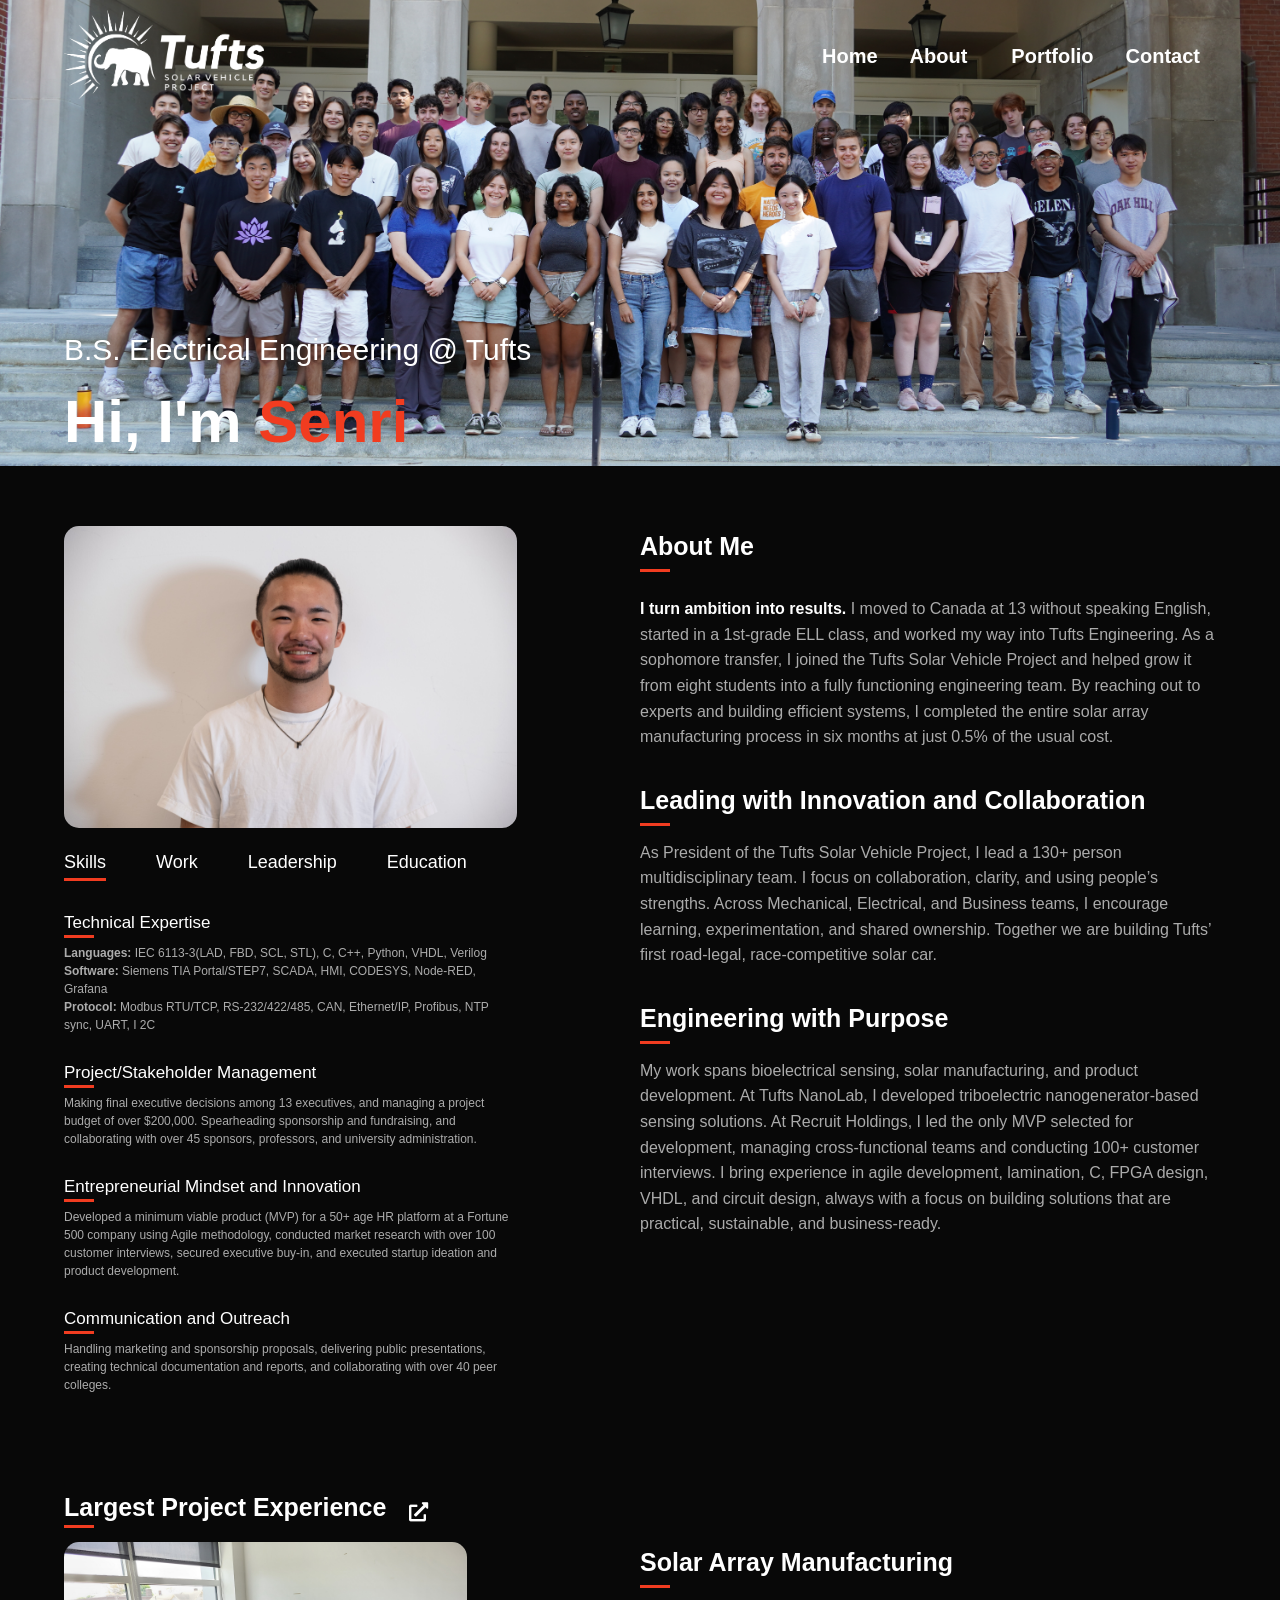
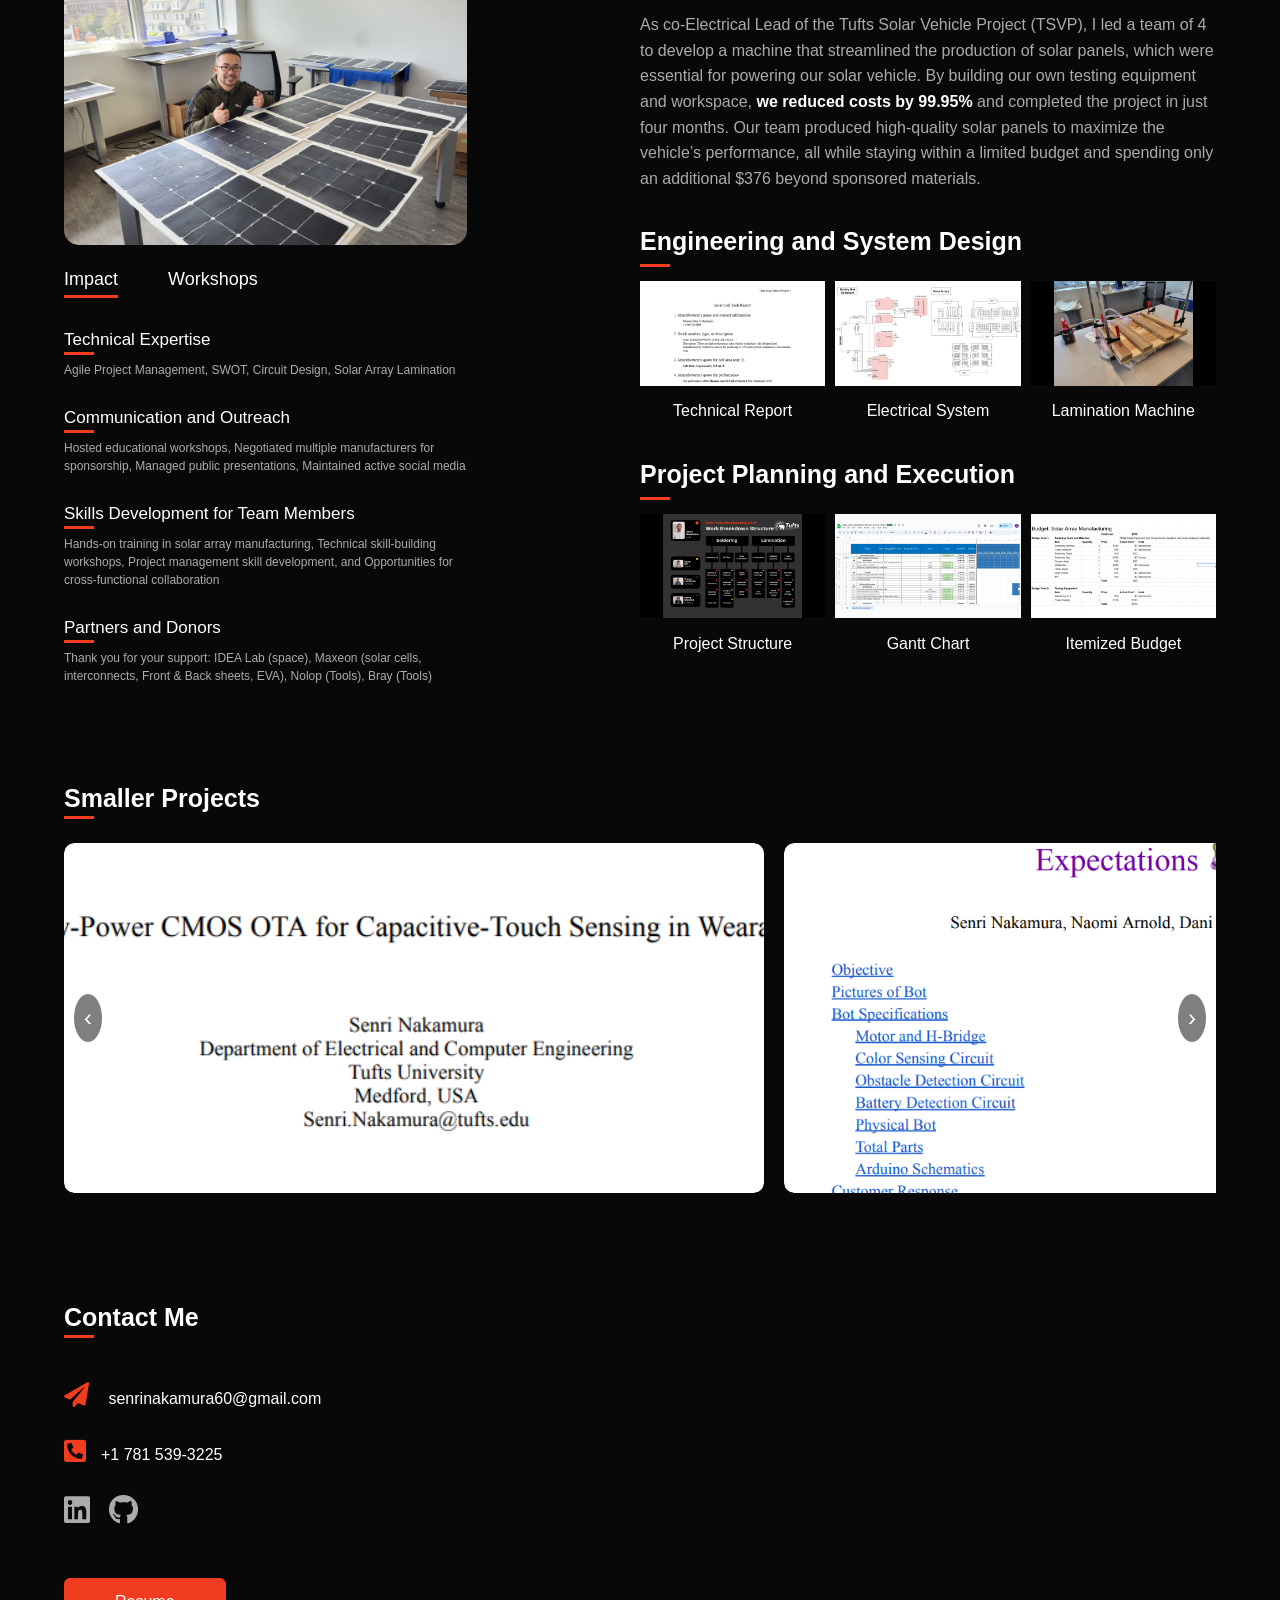
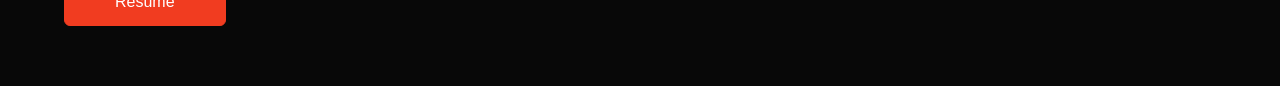
==== index.html @ c68d8cc3 "resume modified ver2" ====
<!DOCTYPE html>
<html lang="en">
<head>
    <meta charset="UTF-8">
    <meta http-equiv="X-UA-Compatible" content="IE=edge">
    <meta name="viewport" content="width=device-width, initial-scale=1.0">
    <title>Senri Nakamura</title>
    <link rel="stylesheet" href="style.css">
    <link rel="stylesheet"
        href="https://cdnjs.cloudflare.com/ajax/libs/font-awesome/5.11.2/css/all.css" integrity="sha256-46qynGAkLSFpVbEBog43gvNhfrOj+BmwXdxFgVK/Kvc=" crossorigin="anonymous" /> 
    <link rel="apple-touch-icon" sizes="180x180" href="images/apple-touch-icon.png">
	<link rel="icon" type="image/png" sizes="32x32" href="images/favicon-32x32.png">
	<link rel="icon" type="image/png" sizes="16x16" href="images/favicon-16x16.png">
	<link rel="manifest" href="images/site.webmanifest">
</head>
<body>
<div id="header">
    <div class="container">
        <nav>
            <a href="https://sites.tufts.edu/solarvp/" target="_blank">
            <img src="images/transparent.png" class="logo">
            </a>
            <ul id="sidemenu">
                <div id="top-part">
                <li><i class="fas fa-times" onclick="closemenu()"></i></li>
                </div>
                <li><a href="#header"><b>Home</b></a></li>
                <li class="dropdown">
                    <a href="#about" onclick="toggleDropdown()"><b>About</b></a>
                    <ul class="dropdown-content">
                        <li><a href="images/Resume_v2.pdf" target="_blank"><b>Resume</b></a></li>
                    </ul>
                </li>
                <li><a href="images/Resume_v2.pdf" target="_blank" id ="resume_phone"><b>Resume</b></a></li>
                <li class="dropdown">
                    <a href="#Project"  onclick="toggleDropdown()"><b>Portfolio</b></a>
                    <ul class="dropdown-content">
                        <li><a href="lamination.html"><b>Solar Array</b></a></li>
                    </ul>
                </li>
                <li><a href="#contact" id="bottom"><b>Contact</b></a></li>
            </ul>
            <i class="fas fa-bars" onclick="openmenu()"></i>
        </nav>
        <div class="header-text">
            <p>B.S. Electrical Engineering @ Tufts</p>
            <h1>Hi, I'm <span>Senri</span></h1>
        </div>
    </div>
</div>
<!-- -----------about---------- -->
<div id="about">
    <div class="container">
        <div class="row">
            <div class="about-col-1">
                <img src="images/My_Face.jpg">
                <div class="tab-titles">
                    <p class="tab-links active-link-about" onclick="opentabAbout('skills')">Skills</p>
                    <p class="tab-links" onclick="opentabAbout('work experience')">Work</p>
                    <p class="tab-links" onclick="opentabAbout('leadership experience')">Leadership</p>
                    <p class="tab-links" onclick="opentabAbout('education')">Education</p>
                </div>
                <div class="tab-contents active-tab-about" id="skills">
                    <ul>
                        <li> <span class="company">Technical Expertise</span><span class="skills"><br><strong>Languages:</strong> IEC 6113-3(LAD, FBD, SCL, STL), C, C++, Python, VHDL, Verilog
                        <br><strong>Software:</strong> Siemens TIA Portal/STEP7, SCADA, HMI, CODESYS, Node-RED, Grafana
                        <br><strong>Protocol:</strong> Modbus RTU/TCP, RS-232/422/485, CAN, Ethernet/IP, Profibus, NTP sync, UART, I
                        2C</span></li>

                        <li> <span class="company">Project/Stakeholder Management</span><span class="skills"><br>Making final executive decisions among 13 executives, and managing a project budget of over $200,000. Spearheading sponsorship and fundraising, and collaborating with over 45 sponsors, professors, and university administration.</span></li>
                        
                        <li> <span class="company">Entrepreneurial Mindset and Innovation</span><span class="skills"><br>Developed a minimum viable product (MVP) for a 50+ age HR platform at a Fortune 500 company using Agile methodology, conducted market research with over 100 customer interviews, secured executive buy-in, and executed startup ideation and product development.</span></li>
                        
                        <li> <span class="company">Communication and Outreach</span><span class="skills"><br>Handling marketing and sponsorship proposals, delivering public presentations, creating technical documentation and reports, and collaborating with over 40 peer colleges.</span></li>
                    </ul>
                </div> 
                <div class="tab-contents" id="work experience">
                    <ul>
                        <li>
                            <a href="https://www.istellartech.com/en" target="_blank"><span class="company">Interstellar Technologies Inc.</span></a> <span class="location">Tokyo, JPN</span><br>
                            <em>Automation Engineer Intern</em> <span class="dates">June 2025 – Aug 2025</span><br><em>Avionics Engineer Intern</em> <span class="dates">June 2025 – Aug 2025</span>
                        </li>
                        <li>
                            <a href="https://www.eco-pork.com/" target="_blank"><span class="company">Eco-Pork Inc.</span></a> <span class="location">Tokyo, JPN</span><br>
                            <em>Data (Contract)</em> <span class="dates">May 2025 – July 2025</span>
                        </li>
                        <li>
                            <span class="company">Tufts University</span> <span class="location">Medford, MA</span><br>
                            <em>Engineering Ambassador</em> <span class="dates">Apr 2025 – Present</span><br><em>Residential Assistant</em> <span class="dates">Aug 2024 – Present</span>
                        </li>
                        <li>
                            <a href="https://recruit-holdings.com/en/" target="_blank"><span class="company">Recruit Holdings Co., Ltd.</span></a> <span class="location">Tokyo, JPN</span><br>
                            <em>Product Manager Intern</em> <span class="dates">Jul 2024 – Aug 2024</span>
                        </li>
                        <li>
                            <a href="https://www.nanolab.info/" target="_blank"><span class="company">Sonkusale Research Lab (Formerly Nanolab)</span></a> <span class="location">Medford, MA</span><br>
                            <em>Undergraduate Research Assistant</em> <span class="dates">Apr 2023 – Sep 2023</span>
                        </li>
                    </ul>
                </div>
                <div class="tab-contents" id="leadership experience">
                    <ul>
                        <li>
                            <span class="company">Tufts Solar Vehicle Project (TSVP)</span> <span class="location">Medford, MA</span><br><em>Senior Advisor</em><span class="dates">Aug 2025 – Present</span><br>
                            <em>President</em> <span class="dates">Aug 2024 – Aug 2025</span><br><em>Electrical Co-Lead, Founding Member (1 of 6)</em> <span class="dates">Sep 2023 – Aug 2024</span>
                        </li>
                    </ul>
                </div>
                <div class="tab-contents" id="education">
                    <ul>
                        <li><span class="company">Tufts University</span><span class="position"><br>Senior majoring in Electrical Engineering<br>Dean's List all semesters</span><span class="dates">(Sep 2022 - May 2026)</span></li>
                        
                        <li><span class="company">Point Grey Secondary School</span><span class="position"><br>High School Diploma<br>Grade: 96%</span><span class="dates">(Jan 2018 - June 2022)</span></li>
                    </ul>
                </div>
            </div>
            <div class="about-col-2">
            <h1 class="sub-title-about" id="about-me">About Me</h1>
            <p>
                <span class="killer"><b>I turn ambition into results.</b></span> 
                I moved to Canada at 13 without speaking English, started in a 1st-grade ELL class, and worked my way into Tufts Engineering. As a sophomore transfer, I joined the Tufts Solar Vehicle Project and helped grow it from eight students into a fully functioning engineering team. By reaching out to experts and building efficient systems, I completed the entire solar array manufacturing process in six months at just 0.5% of the usual cost.
            </p>

            <h1 class="sub-title">Leading with Innovation and Collaboration</h1>
            <p>
                As President of the Tufts Solar Vehicle Project, I lead a 130+ person multidisciplinary team. I focus on collaboration, clarity, and using people’s strengths. Across Mechanical, Electrical, and Business teams, I encourage learning, experimentation, and shared ownership. Together we are building Tufts’ first road-legal, race-competitive solar car.
            </p>

            <h1 class="sub-title">Engineering with Purpose</h1>
            <p>
                My work spans bioelectrical sensing, solar manufacturing, and product development. At Tufts NanoLab, I developed triboelectric nanogenerator-based sensing solutions. At Recruit Holdings, I led the only MVP selected for development, managing cross-functional teams and conducting 100+ customer interviews. I bring experience in agile development, lamination, C, FPGA design, VHDL, and circuit design, always with a focus on building solutions that are practical, sustainable, and business-ready.
            </p>
            </div>

        </div>
    </div>
</div>
<!-- Biggest Project -->
<div id="Project">
    <div class="container">
        <div id="title_proj">
            <h1 class="sub-title">Largest Project Experience</h1> 
            <a href="lamination.html">
            <i class="fas fa-external-link-alt"></i></a>
        </div>
        <div class="row">
            <div class="about-col-1">
                <img src="images/solar_panel_complete.jpg">
                <div class="tab-titles">
                    <p class="tab-links active-link-project" onclick="opentabProject('impact')">Impact</p>
                    <p class="tab-links" onclick="opentabProject('Workshops')">Workshops</p>
                </div>
                <div class="tab-content active-tab-project" id="impact">
                    <ul>
                        <li> <span class="company">Technical Expertise</span><span class="impact"><br>Agile Project Management, SWOT, Circuit Design, Solar Array Lamination</span></li>
                        
                        <li> <span class="company">Communication and Outreach</span><span class="impact"><br>Hosted educational workshops, Negotiated multiple manufacturers for sponsorship, Managed public presentations, Maintained active social media</span></li>
                        
                        <li> <span class="company">Skills Development for Team Members</span><span class="impact"><br>Hands-on training in solar array manufacturing, Technical skill-building workshops, Project management skill development, and Opportunities for cross-functional collaboration</span></li>
                        
                        <li> <span class="company">Partners and Donors</span><span class="impact"><br>Thank you for your support: IDEA Lab (space), Maxeon (solar cells, interconnects, Front & Back sheets, EVA), Nolop (Tools), Bray (Tools)</span></li>
                    </ul>
                </div> 
                <div class="tab-content" id="Workshops">
                    <ul>
                        <li> <span class="company">Solar Array Manufacturing Workshops</span><span class="skills"><br>Led hands-on workshops covering the entire solar array manufacturing process, including soldering cells, performing EL and IV testing, pre-shrinking materials, and lamination. Ensured team members gained practical skills in solar technology and contributed directly to the production of vehicle components.</span></li>
                        
                        <li><span class="company">Collaborations with Industry Partners</span><span class="skills"><br>Organized and facilitated sessions with industry experts, including Maxeon, to provide team members with real-world insights and networking opportunities. Strengthened technical expertise and industry knowledge through direct interactions with professionals in the renewable energy field.</span></li>
                        
                        <li><span class="company">Public Engagements and Presentations</span><span class="skills"><br>Coordinated public demonstrations and educational sessions, engaging with the community</span></li>
                    </ul>
                </div>                              
            </div>
            <div class="about-col-2">
                <h1 class="sub-title-about" id="about-me">Solar Array Manufacturing</h1>
                <div id="Solar_disc">
                <p>As co-Electrical Lead of the Tufts Solar Vehicle Project (TSVP), I led a team of 4 to develop a machine that streamlined the production of solar panels, which were essential for powering our solar vehicle. By building our own testing equipment and workspace, <span class="killer"><b>we reduced costs by 99.95%</b> </span>and completed the project in just four months. Our team produced high-quality solar panels to maximize the vehicle’s performance, all while staying within a limited budget and spending only an additional $376 beyond sponsored materials.</p> 
                </div>
                <h1 class="sub-title">Engineering and System Design</h1>
                <div class="Project_pics">
                    <div class="cell">
                        <img src="images/cell_report.png">
                        <P>Technical Report</P>
                    </div>
                    <div class="Elec_Syst">
                        <img src="images/Elec_Syst.png">
                        <P>Electrical System</P>
                    </div>
                    <div class="laminator">
                        <img src="images/laminator.jpg">
                        <P>Lamination Machine</P>
                    </div>
                </div>

                <h1 class="sub-title">Project Planning and Execution</h1>
                <div class="Project_pics">
                    <div class="cell">
                        <img src="images/breakdown_str.png">
                        <P>Project Structure</P>
                    </div>
                    <div class="Elec_Syst">
                        <img src="images/gantt.png">
                        <P>Gantt Chart</P>
                    </div>
                    <div class="laminator">
                        <img src="images/item_budget.png">
                        <P>Itemized Budget</P>
                    </div>
                </div>
            </div>
        </div>
    </div>
</div>
<!-- ----------portfolio------------ -->
<div id="portfolio">
    <div class="container">
        <h1 class="sub-title">Smaller Projects</h1>
        <div class="scroll-container">
            <button class="scroll-btn left" 
            onclick="scrollToLeft()">‹</button>
        <div class="work-list">
            <div class="work">
                <img src="images/OTA.png">
                <div class="layer">
                    <h3>An Ultra-Low-Power CMOS OTA for Capacitive-Touch Sensing in Wearable Interfaces</h3>
                    <p>Designed an ultra-low-power CMOS operational transconductance amplifier (OTA) for capacitive-touch sensing in wearable interfaces. Implemented in XFAB 180nm CMOS, achieving 57 dB DC gain, ~20 MHz GBW, and 180 µW power. Signed an NDA with XFAB, so confidential process details cannot be disclosed. Completed as a final project for EE147 – Analog & Mixed Signal CMOS Design.</p>
                </div>
            </div>
            <div class="work">
                <img src="images/final-bot.png">
                <div class="layer">
                    <h3>Autonomous Color-Tracking Bot: Junior Design Final Project</h3>
                    <p>A robotic vehicle integrating Arduino-based color sensing, motor control, and obstacle detection to autonomously navigate a test track. Click to see the detailed report.</p>
                    <a href="images/Final Documentation & Schematics.pdf" target="_blank">
                        <i class="fas fa-external-link-alt"></i>
                    </a>
                </div>
            </div>
            <div class="work">
                <img src="images/EE14_Final_Project.png">
                <div class="layer">
                    <h3>Soil Moisture Sensor with auditory feedback</h3>
                    <p>A real-time soil moisture detection system with auditory feedback. Click to see the detailed report.</p>
                    <a href="https://github.com/SenriNakamura/Automatic-Soil-Moisture-Sensor-with-Auditory-Feedback" target="_blank"><i class="fas fa-external-link-alt"></i></a>
                </div>
            </div>
            <div class="work">
                <img src="images/auto-bites.jpg">
                <div class="layer">
                    <h3>Automated Bites - Instagram Content Automation</h3>
                    <p>Automation bot designed to simplify cooking journaling. Automates the entire workflow from image retrieval, analysis, caption generation, and Instagram posting using several APIs.</p>
                    <a href="https://github.com/SenriNakamura/Automated-Bites" target="_blank"><i class="fas fa-external-link-alt"></i></a>
                </div>
            </div>
            <div class="work">
                <img src="images/pulse_oxi.png">
                <div class="layer">
                    <h3>Pulse Oximeter Sensor Stabilization using Feedback Control</h3>
                    <p>A pulse oximeter for precise blood oxygen monitoring. Click to see the detailed report.</p>
                    <a href="images/Lab_4_EE21.pdf" target="_blank" download=""><i class="fas fa-external-link-alt"></i></a>
                </div>
            </div>
            <div class="work">
                <img src="images/EE23 Final Project.png">
                <div class="layer">
                    <h3>Analyzing a Spring-Damper System in Earthquake Dynamics</h3>
                    <p>A mathematical model to analyze buildings' dynamic response during earthquakes. Click to see the detailed report.</p>
                    <a href="images/EE23_Final_Project.pdf" target="_blank" download=""><i class="fas fa-external-link-alt"></i></a>
                </div>
            </div>
            <div class="work">
                <img src="https://github.com/SenriNakamura/FPGA_snake_game/assets/112661390/937b6a59-5b7e-4394-9746-0bbe2dc1ff62" alt="FPGA Snake Game GIF">
                <div class="layer">
                    <h3>FPGA SNAKE GAME</h3>
                    <p>FPGA SNAKE GAME implemented in VHDL. Click to see the detailed report.</p>
                    <a href="https://github.com/SenriNakamura/FPGA_snake_game" target="_blank">
                        <i class="fas fa-external-link-alt"></i>
                    </a>
                </div>
            </div>
        </div>
        <button class="scroll-btn right" 
        onclick="scrollToRight()" >›</button>
        </div>
    </div>
</div>
<!-- ----------contact------------- -->
<div id="contact">
    <div class="container">
        <div class="row">
            <div class="contact-left">
                <h1 class="sub-title">Contact Me</h1>
                <p><i class="fas fa-paper-plane"></i> senrinakamura60@gmail.com</p>
                <p><i class="fas fa-phone-square-alt"></i>+1 781 539-3225</p>
                <div class="social-icons">
                    <a href="https://www.linkedin.com/in/senri-nakamura-b22854242/" target="_blank"><i class="fab fa-linkedin"></i></a>
                    <a href="https://github.com/SenriNakamura" target="_blank"><i class="fab fa-github"></i></a>
                </div>
                <a href="images/Resume_v2.pdf" download class="btn btn2" target="_blank">Resume</a>
            </div>
        </div>
    </div>
</div>



<script>

    
    
    const scrollContainer = document.querySelector('.work-list');
    let scrollInterval;
    
    // Scroll left by a certain amount each time button is clicked
    function scrollToLeft() {
        //console.log("left");
        scrollContainer.scrollBy({ left: -800, behavior: 'smooth' });
    }

    // Function to start continuous scrolling in the specified direction
    function scrollToRight() {
        //console.log("right");
    scrollContainer.scrollBy({ left: 800, behavior: 'smooth' });
    }

    

    function opentabAbout(tabName) 
    {
    var tablinks = document.querySelectorAll("#about .tab-links");
    var tabcontents = document.querySelectorAll("#about .tab-contents");
    
    tablinks.forEach((tablink) => tablink.classList.remove("active-link-about"));
    tabcontents.forEach((tabcontent) => tabcontent.classList.remove("active-tab-about"));

    event.currentTarget.classList.add("active-link-about");
    document.getElementById(tabName).classList.add("active-tab-about");
    }

    function opentabProject(tabName) 
    {
    var tablinks = document.querySelectorAll("#Project .tab-links");
    var tabcontents = document.querySelectorAll("#Project .tab-content");
    

    tablinks.forEach((tablink) => tablink.classList.remove("active-link-project"));
    tabcontents.forEach((tabcontent) => tabcontent.classList.remove("active-tab-project"));

    event.currentTarget.classList.add("active-link-project");
    document.getElementById(tabName).classList.add("active-tab-project");
    }

    var sidemenu = document.getElementById("sidemenu");
    function openmenu() { sidemenu.style.right = "0";}
    function closemenu() { sidemenu.style.right = "-200px";}

    function toggleDropdown() {
        var dropdownContent = document.querySelector('.dropdown-content');
        if (dropdownContent.style.display === 'block') {
            dropdownContent.style.display = 'none';
        } else { dropdownContent.style.display = 'block';}}
</script>
</body>
</html>
---- style.css ----
*{
    margin: 0;
    padding: 0;
    font-family: 'Poppins', sans-serif;
    box-sizing: border-box;
}
html{
    scroll-behavior: smooth;
}
body{
    background: #080808;
    color: #fff;
}



#header{
    max-width: 100%;
    height: auto;
    background-image: url(images/2024-25_members.jpeg);
    background-size: cover;
    background-position: center;
    /* background-attachment: fixed; */
} 

#header-proj{
    max-width: 100%;
    height: auto;
    background-image: url(images/solar_panel_complete.jpg);
    background-size: cover;
    background-position: center;
    /* background-attachment: fixed; */
} 
.container{
    padding: 10px 5%;
}

nav{
    display: flex;
    align-items: center;
    justify-content: space-between;
    flex-wrap: wrap;
}






nav ul li{
    display: inline-block;
    list-style: none;
    margin: 10px 10px;
}

nav ul li a{
    color: #fff;
    text-decoration: none;
    font-size: 20px;
    position: relative;
    padding: 10px 5px;  
}
nav ul li a::after {
    content: '';
    width: 0;
    height: 3px;  
    background: #f13c20;
    position: absolute;
    left: 10px;  
    bottom: 6px;  
    transition: 0.4s;  
}

nav ul li a:hover::after{
    width: calc(100% - 20px);
} 

.header-text{
    margin-top: 20%;
    font-size: 30px;
}
.header-text h1{
    font-size: 60px;
    margin-top: 20px;
}
.header-text h1 span{
    color: #f13c20;
}

.header-text-proj{
    margin-top: 30%;
    font-size: 30px;
    text-shadow: 2px 2px 4px rgba(0, 0, 0, 0.5); 
}

.header-text-proj p{
   color: #ababab;
}

/* Style for dropdown */
ul#sidemenu {
    list-style-type: none;
    margin: 0;
    padding: 0;
    display: flex;
}

ul#sidemenu li {
    position: relative;
    margin: 0px 6px;
}

ul#sidemenu li a {
    text-decoration: none;
    padding: 10px;
    display: block;
}


.dropdown-content {
    display: none;
    position: absolute;
    min-width: 160px;
    z-index: 1;
}

.dropdown-content li a {
    color: #fff;
    padding: 8px 16px;
    text-decoration: none;
    display: block;
}

/* Show the dropdown menu on hover */
.dropdown:hover .dropdown-content {
    display: block;
}

/* -----------about--------------- */

.row{
    display: flex;
    justify-content: space-between;
    flex-wrap: wrap;
}

.row-proj{
    display: flex;
    justify-content: space-between;
    flex-wrap: wrap;
    gap: 20px;
}

.Project_pics {
    display: flex;
    flex-wrap: nowrap; 
    gap: 10px; 
    justify-content: space-between;
    overflow-x: auto; 
}

.Project_pics div {
    text-align: center; 
}

.Project_pics p {
    margin-top: 5px; 
    color: #fff;
}

.about-col-1{
    flex-basis: 35%;
}

.about-col-1 img{
    width: 100%;
    border-radius: 15px;
}

.about-col-1-proj{
    flex-basis: 45%;
}

.about-col-1-proj img{
    width: 100%;
    border-radius: 15px;
}

.about-col-2{
    flex-basis: 50%;
    line-height: 1.6; 
}

.about-col-2 img{
    width: 100%;
    
}

#shrinking{
    margin-top: 15px;
}

.shrink {
    text-align: center;
}

.sold{
    text-align: center;
}

#sold{
    margin-top: 15px;
}

#IV{
    margin-top: 15px;
}





#gant{
    margin-top: 15px;
}

.El-link{
    display: inline-flex;
    flex-direction: row;
}

.El-link a{
    margin-left: 10px;
    color: #fff;
}

.EL img {
    max-width: 100%; 
    height: auto;
    border-radius: 10px;
}

#EL{
    margin-top: 15px;
}

.EL_cell{
    text-align: center;
   
}

.EL_test{
    text-align: center;
}



.sys_ele{
    text-align: center;
}

.overall{
    text-align: center;
}

.report{
    display: flex;
    flex-direction: column;
    align-items: center;
}
.array-mem{
    margin-top: 15px;
    color: #fff;
}
.about-col-2-proj-top{
    flex-basis: 100%;
    line-height: 1.6;   
}
.about-col-2-proj-top img{
    width: 100%;  
}





#lamination{
    margin-top: 15px;
}

.lamini {
    text-align: center;
}


.ele_sys_disc {
    margin-top: 15px;
}





.top-part {
    text-align: center;
}

.solar_arr {
    text-align: center;
}



.sub-title{
    font-size: 25px;
    font-weight: 600;
    color: #fff;
    margin: 30px 0 20px;
    position: relative;
    display: inline-block;
}

.sub-title::after{
    content: '';
    width: 30px;
    height: 3px;
    background: #f13c20;
    position: absolute;
    left: 0;
    bottom: -6px;
    transition: 0.8s;
}

.sub-title:hover::after{
    width: 100%;
}

.sub-title-about{
    font-size: 25px;
    font-weight: 600;
    color: #fff;
    margin: 0 0 30px;
    position: relative;
    display: inline-block;
}

.sub-title-about::after{
    content: '';
    width: 30px;
    height: 3px;
    background: #f13c20;
    position: absolute;
    left: 0;
    bottom: -6px;
    transition: 0.5s;
}

.sub-title-about:hover::after{
    width: 100%;
}

.sub-title-about-proj{
    font-size: 25px;
    font-weight: 600;
    color: #fff;
    margin: 0 0 30px;
    position: relative;
    display: inline-block;
}

.sub-title-about-proj::after{
    content: '';
    width: 30px;
    height: 3px;
    background: #f13c20;
    position: absolute;
    left: 0;
    bottom: -6px;
    transition: 0.5s;
}

#Array_Members{
    flex-basis: 45%;
}

.sub-title-about-proj:hover::after{
    width: 100%;
}

span.killer{
    color: #fff;
}
#Solar_disc{
    color: #ababab;
}

.tab-titles{
    display: flex;
    margin: 20px 0 40px;
    color: #fff;
}

.tab-links{
    margin-right: 50px;
    font-size: 18px;
    font-weight: 500;
    cursor: pointer;
    position: relative;
}
.tab-links::after{
    content: '';
    width: 0;
    height: 3px;
    background: #f13c20;
    position: absolute;
    left: 0;
    bottom: -8px;
    transition: 0.5s;
}

.tab-links.active-link-about::after{
    width: 100%;
}
.tab-links.active-link-project::after{
    width: 100%;
}

.tab-contents{
    display: none;
}
.tab-contents.active-tab-about{
    display: block;
}

.tab-contents ul li{
    list-style: none;
    margin-top: 30px;
}

.tab-contents ul li span.skills{
    color: #acacac;
    font-size: 12px;
}

.tab-contents ul li span.dates {
    color: #999; 
    font-size: 12px;     
    margin-left: 5px;
}

.tab-contents ul li span.company {
    color: #fff;
    font-size: 17px;
    display: inline-block;
    position: relative; 
    margin-bottom: 10px;
}

.tab-contents ul li span.company::after {
    content: '';
    display: block;
    width: 30px; 
    height: 3px; 
    background-color:#f13c20;
    position: absolute;
    bottom: -5px; 
    left: 0; 
    transition: 0.8s;
}
.tab-contents ul li span.company:hover::after{
    width: 100%;
}

.tab-content{
    display: none;
}

.tab-content.active-tab-project{
    display: block;
}

.tab-content ul li{
    list-style: none;
    margin-top: 30px;
}

.tab-content ul li span.company {
    color: #fff;
    font-size: 17px;
    display: inline-block;
    position: relative; 
    margin-bottom: 10px;
}

.tab-content ul li span.company::after {
    content: '';
    display: block;
    width: 30px; 
    height: 3px; 
    background-color:#f13c20;
    position: absolute;
    bottom: -5px; 
    left: 0; 
    transition: 0.8s;
}

.tab-content ul li span.company:hover::after{
    width: 100%;
}

.tab-content ul li span.position{
    color: #acacac;
    font-size: 17px;
}
.tab-content ul li span.skills{
    color: #acacac;
    font-size: 12px;
}

.tab-content ul li span.impact{
    color: #acacac;
    font-size: 12px;
}


/* -------portfolio----------- */
#portfolio{
    padding: 50px 0;
}




@media only screen and (min-width: 600px){
    #hist{
        color: #ababab;
    }
    .EL{
        display: flex;
        flex-wrap: nowrap;
        justify-content: space-between; 
        gap: 40px;
    }
    .about-col-2-proj-EL{
        flex-basis: 100%;
        line-height: 1.6;
        margin-top: 15px;   
    }
    
    .about-col-2-proj-EL img{
        width: 100%; 
        border-radius: 15px; 
    }
    #title_proj h1 {
        display: inline-block;
        margin-right: 8px; 
    }
    
    #title_proj i {
        font-size: 1.2em; 
        vertical-align: middle;
        margin-left: 10px; 
        color: #fff; 
        transition: color 0.3s; 
    }
    
    #title_proj:hover i {
        color: #f13c20;
    }
    .about-col-2-proj{
        flex-basis: 45%;
        line-height: 1.6;
        margin-top: 15px;   
    }
    
    .about-col-2-proj img{
        width: 100%; 
        border-radius: 15px; 
    }

    .about-col-2-proj-elec{
        flex-basis: 100%;
        line-height: 1.6;   
    }
    .elec_syst_pics {
        display: flex;
        flex-wrap: nowrap;
        justify-content: space-between;
    }
    
    .elec_syst_pics img {
        max-width: 100%; 
        height: 240px;
        border-radius: 10px;
    }
    
    .elec_syst_pics iframe{
        max-width: 100%;
        border-radius: 15px;
        height: 240px;
    }
    
    #about{
        padding: 50px 0;
        color: #ababab;
    }

    #about-lami{
        padding: 50px 0;
        color: #ababab;
    }

    .logo{
        width: 200px;
    }
    
    .logo:hover{
        transition: 0.1s;
        filter: brightness(0) saturate(100%) invert(31%) sepia(53%) saturate(4853%) hue-rotate(351deg) brightness(98%) contrast(94%);
    }
    .solar_des {
        display: flex;
        flex-wrap: nowrap;
        justify-content: space-between;
        gap: 40px;
    }
    
    .solar_des img {
        max-width: 100%; 
        height: auto;
        border-radius: 10px;
    }
    #whatissolar{
        margin-top: 15px;
        color: #fff;
    }
    .about-col-2-proj-break{
        flex-basis: 65%;
        line-height: 1.6;   
    }
    .about-col-2-proj-break img{
        width: 100%;  
    }

    .about-col-2-proj-team{
        flex-basis: 30%;
        line-height: 1.6;   
    }
    .about-col-2-proj-team img{
        width: 100%;  
        border-radius: 15px;
    }

    .work {
        scroll-snap-align: start;
        flex: 0 0 auto;
        border-radius: 10px;
        position: relative;
        overflow: hidden;
        height: 350px; 
        width: 700px; 
    }

    .work-hist {
        scroll-snap-align: start;
        flex: 0 0 auto;
        border-radius: 10px;
        position: relative;
        overflow: hidden;
        height: 350px; 
        width: 700px; 
    }

    .scroll-container {
        position: relative;
        display: flex;
        align-items: center;
        overflow: hidden;
    }
    
    .work-list {
        display: flex;
        gap: 20px;
        overflow-x: auto;
        flex-direction: row;
        scroll-snap-type: x mandatory;
        -webkit-overflow-scrolling: touch; /* Smooth scrolling for iOS */
        scroll-behavior: smooth; /* Smooth scrolling for modern browsers */
        padding: 10px;
        -ms-overflow-style: none;  /* IE and Edge */
        scrollbar-width: none;  /* Firefox */
        align-items: center;
    }

    

    .work-list::-webkit-scrollbar {
        display: none;  /* Chrome, Safari, and Opera */
    }

    .work img {
        width: 700px;
        height: 100%;
        object-fit: cover;
        border-radius: 10px;
        display: block;
        transition: transform 0.5s;
    }

    .work-hist img {
        width: 700px;
        height: 100%;
        object-fit: cover;
        border-radius: 10px;
        display: block;
        transition: transform 0.5s;
    }

    .layer-hist {
        position: absolute;
        top: 0;
        left: 0;
        width: 100%;
        height: 100%;
        background: rgba(255, 255, 255, 0.05); 
        backdrop-filter: blur(8px); 
        display: flex;
        align-items: center;
        justify-content: center;
        opacity: 0;
        transition: opacity 0.5s ease;
        font-size: .7vw;
        padding: 25px;
    }
    
    .work:hover .layer-hist {
        opacity: 1;
    }

    .work-hist:hover .layer-hist {
        opacity: 1;
    }
    
    .layer-hist p {
        font-size: 1.5em; 
        color: #fff; 
        font-weight: bold;
        text-align: center;
    }

    .layer {
        width: 100%;
        height: 0;
        background: linear-gradient(rgba(0, 0, 0, 0.6), #f13c20);
        border-radius: 10px;
        position: absolute;
        left: 0;
        bottom: 0;
        overflow: hidden;
        display: flex;
        align-items: center;
        justify-content: center;
        flex-direction: column;
        padding: 0 40px;
        text-align: center;
        font-size: 14px;
        transition: height 0.5s;
    }

    .layer h3 {
        font-weight: 500;
        margin-bottom: 20px;
    }

    .layer a {
        margin-top: 20px;
        color: #f13c20;
        text-decoration: none;
        font-size: 18px;
        line-height: 60px;
        background: #fff;
        width: 60px;
        height: 60px;
        border-radius: 50%;
        text-align: center;
    }
    
    .work:hover .layer {
        opacity: 1;
    }
    
    .work:hover img {
        transform: scale(1.05); /* Slightly reduce the scaling effect */
    }

    .work-hist:hover img {
        transform: scale(1.05); /* Slightly reduce the scaling effect */
    }
    .scroll-btn {
        position: absolute;
        top: 50%;
        transform: translateY(-50%);
        background-color: rgba(0, 0, 0, 0.5);
        border: none;
        color: white;
        font-size: 24px;
        padding: 10px;
        cursor: pointer;
        z-index: 1;
        border-radius: 50%;
    }
    
    .scroll-btn.left {
        left: 10px;
    }
    
    .scroll-btn.right {
        right: 10px;
    }
    
    .scroll-btn:hover {
        background-color: #f13c20;
    }
}
.work:hover .layer {
    height: 100%;
}
.work-hist:hover .layer {
    height: 100%;
}

.btn{
    display: block;
    margin: 50px auto;
    width: fit-content;
    border: 1px solid #f13c20;
    padding: 14px 50px;
    border-radius: 6px;
    text-decoration: none;
    color: #fff;
    transition: background 0.5s;
}
.btn:hover{
    background: #f13c20;
}

/* ---------contact-------- */
.contact-left{
    flex-basis: 35%;
}
.contact-right{
    flex-basis: 60%;
}
.contact-left p{
    margin-top: 30px;
}
.contact-left p i{
    color: #f13c20;
    margin-right: 15px;
    font-size: 25px;
}
.social-icons{
    margin-top: 30px;
}
.social-icons a{
    text-decoration: none;
    font-size: 30px;
    margin-right: 15px;
    color: #ababab;
    display: inline-block;
    transition: transform 0.5s;
}
.social-icons a:hover{
    color: #f13c20;
    transform: translateY(-5px);
}
.btn.btn2{
    display: inline-block;
    background: #f13c20;
}
.contact-right form{
    width: 100%;
}
form input, form textarea{
    width: 100%;
    border: 0;
    outline: none;
    background: #262626;
    padding: 15px;
    margin: 15px 0;
    color: #fff;
    font-size: 18px;
    border-radius: 6px;
}
form .btn2{
    padding: 14px 60px;
    font-size: 18px;
    margin-top: 20px;
    cursor: pointer;
}
.copyright{
    width: 100%;
    text-align: center;
    padding: 25px 0;
    background: #262626;
    font-weight: 300;
    margin-top: 20px;
}
.copyright i{
    color: #f13c20;
}
.copyright a{
    color: #f13c20;
    text-decoration: none;
}
/* -----------------css for small screens--------- */
nav .fas{
    display: none;
}

nav ul li #resume_phone {
    display: none;
}

@media only screen and (max-width: 600px){
    .work-list {
        display: flex;
        flex-direction: column;
        gap: 40px; 
        margin-top: 50px;
        align-items: center;
        overflow-x: hidden; 
    } 
    #hist{
        color: #ababab;
        font-size: 12px;
    }
    .EL{
        display: flex;
        flex-wrap: nowrap;
        flex-direction: column;
        justify-content: space-between; 
        gap: 30px;
    }
    .about-col-2-proj-EL{
        flex-basis: 100%;
        line-height: 1.6;
        margin-top: 15px; 
        font-size: 12px  
    }
    
    .about-col-2-proj-EL img{
        width: 100%; 
        border-radius: 15px; 
       
    }
    #title_proj h1 {
        display: inline-block;
        margin-right: 8px; 
        font-size: 1.2em;
    }

    #title_proj i {
        font-size: 1.2em; 
        vertical-align: middle;
        margin-left: 10px; 
        color: #fff; 
        transition: color 0.3s; 
    }

    #title_proj:hover i {
        color: #f13c20;
    }
    .about-col-2-proj{
        flex-basis: 100%;
        line-height: 1.6;
        margin-top: 15px;
        font-size: 12px;   
    }
    
    .about-col-2-proj img{
        width: 100%; 
        border-radius: 15px; 
    }
    .about-col-2-proj-elec{
        flex-basis: 100%;
        line-height: 1.6;
        font-size: 12px;   
    }
    .elec_syst_pics {
        display: flex;
        flex-direction: column;
        flex-wrap: nowrap;
        justify-content: space-between;
        gap: 20px;
    }
    
    .elec_syst_pics img {
        max-width: 100%; 
        height: 120px;
        border-radius: 10px;
    }
    
    .elec_syst_pics iframe{
        max-width: 100%;
        border-radius: 15px;
        height: 120px;
    }
    
    #about{
        padding: 30px 0 0 0;
        color: #ababab;
    }

    #about-lami{
        padding: 0;
        color: #ababab;
    }
    .logo{
        width: 40vw;
    }
    
    .logo:hover{
        transition: 0.1s;
        filter: brightness(0) saturate(100%) invert(31%) sepia(53%) saturate(4853%) hue-rotate(351deg) brightness(98%) contrast(94%);
    }
    .solar_des {
        display: flex;
        flex-wrap: nowrap;
        justify-content: space-between;
        gap: 6px;
    }
    
    .solar_des img {
        max-width: 100%; 
        height: auto;
        border-radius: 10px;
    }
    .about-col-2-proj-top p{
        font-size: 12px;
    }
    #whatissolar{
        margin-top: 15px;
        color: #fff;
    }
    .about-col-2-proj-break{
        flex-basis: 100%;
        line-height: 1.6; 
        font-size: 12px;  
    }
    .about-col-2-proj-break img{
        width: 100%;  
    }
    .about-col-2-proj-team{
        flex-basis: 100%;
        line-height: 1.6; 
        font-size: 12px;  
    }
    .about-col-2-proj-team img{
        width: 100%;  
        border-radius: 15px;
    }
    .scroll-btn.left{
        display: none;
    }
    
    .scroll-btn.right{
        display: none;
    }
    .work {
        border-radius: 10px;
        position: relative;
        overflow: visible;
        height: 400px; 
        width: 80%; 
    }


    .work-hist img {
        width: 100%; /* Make images responsive */
        height: auto; /* Keep aspect ratio */
        transition: transform 0.3s ease, filter 0.3s ease;
        border-radius: 15px;
    }
    .work-hist:hover img {
        transform: scale(1.1); /* Optional zoom effect on hover */
        filter: blur(8px); /* Apply blur to the image */
        border-radius: 15px;
    }
    /* Adjust text and layout */
    .work-hist {
        max-width: 100%; /* Ensure each item fits */
        margin-bottom: 20px; /* Add spacing between items */
        position: relative;
        overflow: hidden;
        border-radius: 15px;
    }
    
    
    .solar_des p{
        font-size: 10px;
    }
    .work img {
        display: none;
    }

    .layer-hist {
        position: absolute;
        top: 0;
        left: 0;
        width: 100%;
        height: 100%;
        background: rgba(255, 255, 255, 0.05); 
        display: flex;
        align-items: center;
        justify-content: center;
        opacity: 0;
        transition: opacity 0.3s ease;
    }
    
    .work-hist:hover .layer-hist {
        opacity: 1;
    }
    
    .layer-hist p {
        font-size: 1em; 
        color: #fff; 
        font-weight: bold;
        text-align: center;
        padding: 15px;
    }

    .layer {
        width: 100%;
        height: 100%;
        background: linear-gradient(rgba(0, 0, 0, 0.6), #f13c20);
        border-radius: 10px;
        position: absolute;
        left: 0;
        bottom: 0;
        overflow: visible;
        display: flex;
        align-items: center;
        justify-content: center;
        flex-direction: column;
        padding: 0 40px;
        text-align: center;
        font-size: 14px;
        transition: height 0.5s;
    }
    
    .layer h3 {
        font-weight: 500;
        margin-bottom: 20px;
    }
    
    .layer a {
        margin-top: 20px;
        color: #f13c20;
        text-decoration: none;
        font-size: 18px;
        line-height: 60px;
        background: #fff;
        width: 60px;
        height: 60px;
        border-radius: 50%;
        text-align: center;
    }
    

    #header{
        max-width: 100%;
        height: auto; 
        background-image: url(images/2024-25_members.jpeg);
        background-size: cover;
        background-position: center;
    } 
    .header-text{
        margin-top: 100%;
        font-size: 20px;
    }
    .header-text h1{
        font-size: 30px;
    }

    .header-text-proj{
        font-size: 15px;
    }
    .header-text h1{
        font-size: 30px;
    }
    nav ul{
        background: linear-gradient(rgba(0, 0, 0), #f13c20);
        position: fixed;
        top: 0;
        right: -200px;
        width: 100px;
        height: auto;
        z-index: 2;
        transition: right 0.5s;
        flex-direction: column;
        border-radius: 15px 0px 0px 15px;
    }
    
    nav ul li{
        display: block;
        position: fixed;
        top: 12px;
    }
    nav ul li #bottom{
        padding-bottom: 30px;
    }
    
    nav ul .fas{
        position: relative;
        left: 10px;
        top: -10px;
        cursor: pointer;
    }
    nav ul #top-part{
        width: 100%;
        padding: 10px 0;
        border-radius: 15px 0 0 0;
    }
    nav .fas{
        display: block;
        font-size: 25px;
    }

    nav ul li #resume_phone {
        display: block;
    }

    nav ul li a::after {
        display: none;
    }
    
    
    
    .sub-title{
        font-size: 20px;
        margin: 30px 0 20px;
    }
    .sub-title-about{
        font-size: 20px;
        margin: 30px 0 20px;
        position: relative;
        display: inline-block;
    }
    .about-col-1, .about-col-2{
        flex-basis: 100%;
    }
    .about-col-1{
        margin-bottom: 30px;
    }
    .about-col-2{
        font-size: 14px;
        line-height: 1.6;
    }
    .tab-links{
        font-size: 16px;
        margin-right: 20px;
    }
    .contact-left, .contact-right{
        flex-basis: 100%;
    }
    .copyright{
        font-size: 14px;
    }
    .container {
        width: 100%;
        padding: 0 10px; /* Add padding for small screens */
    }
}
#msg{
    color: #61b752;
    margin-top: -40px;
    display: block;
}
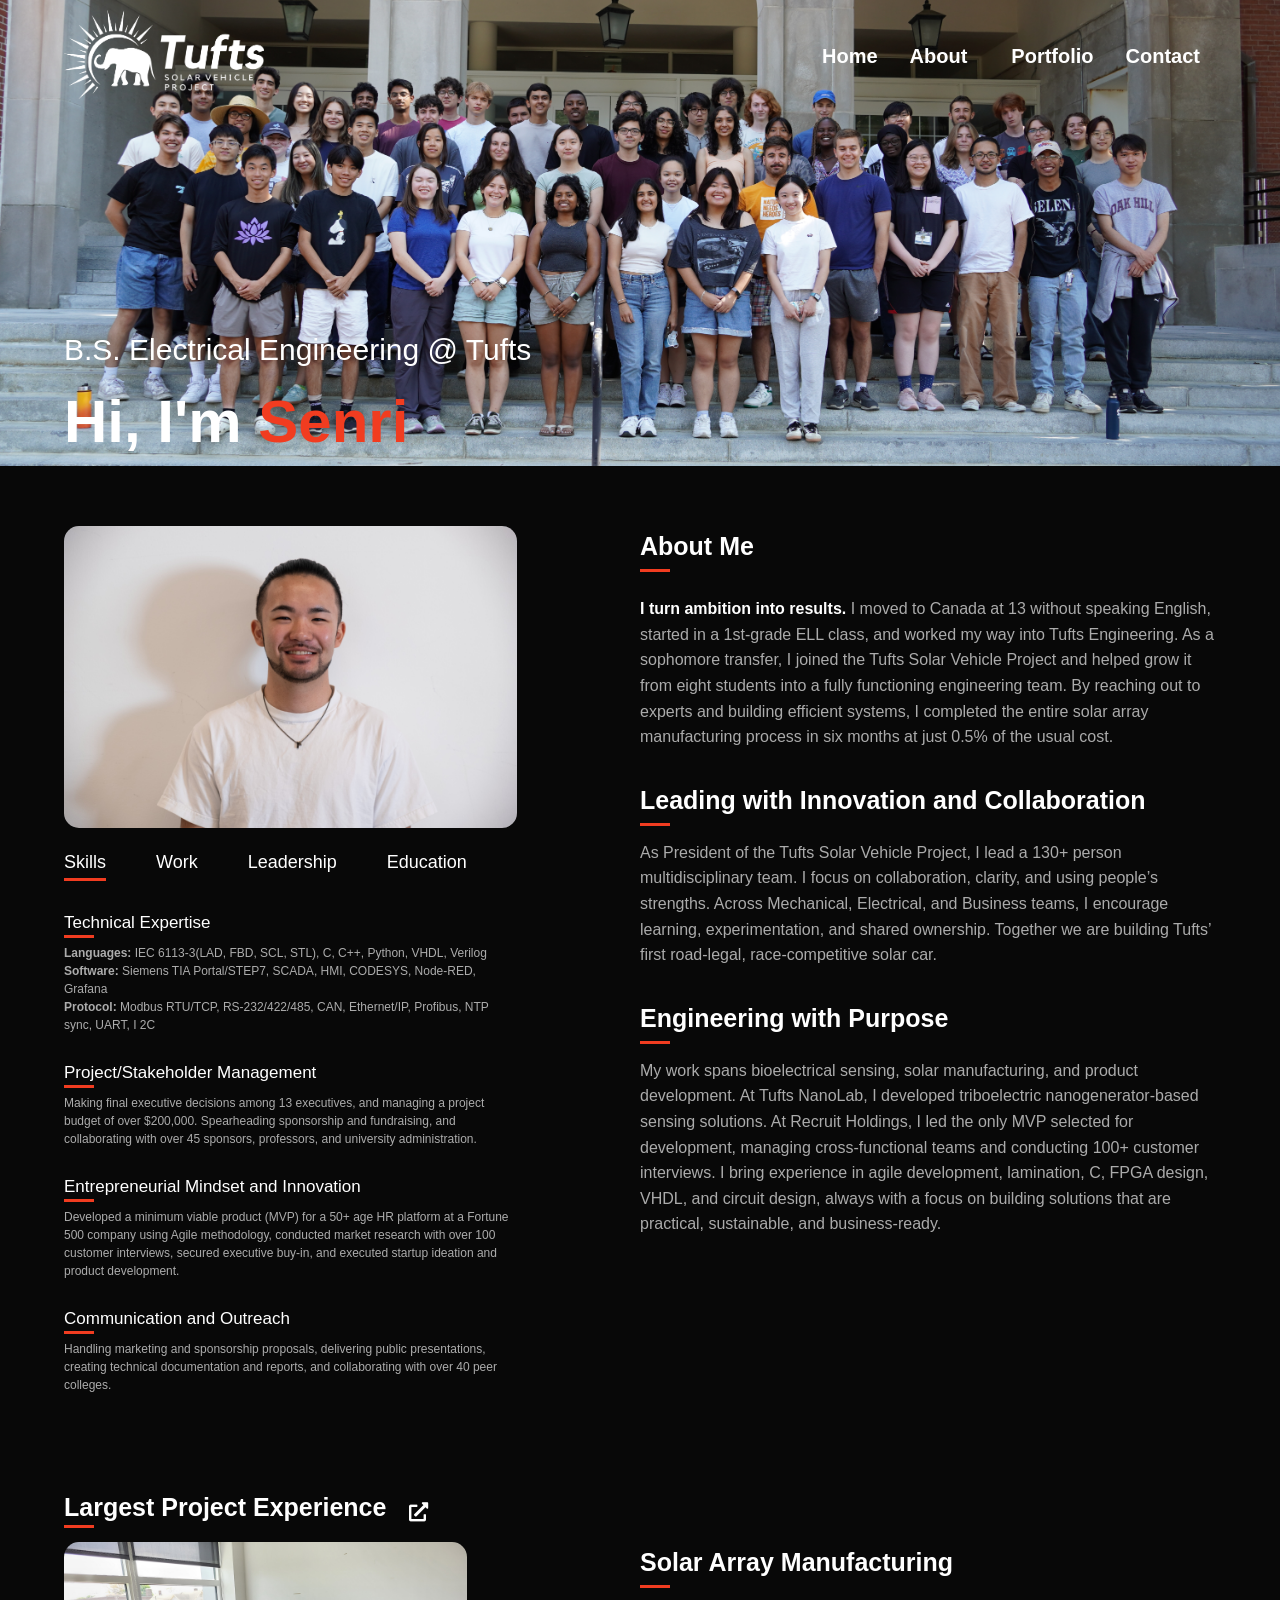
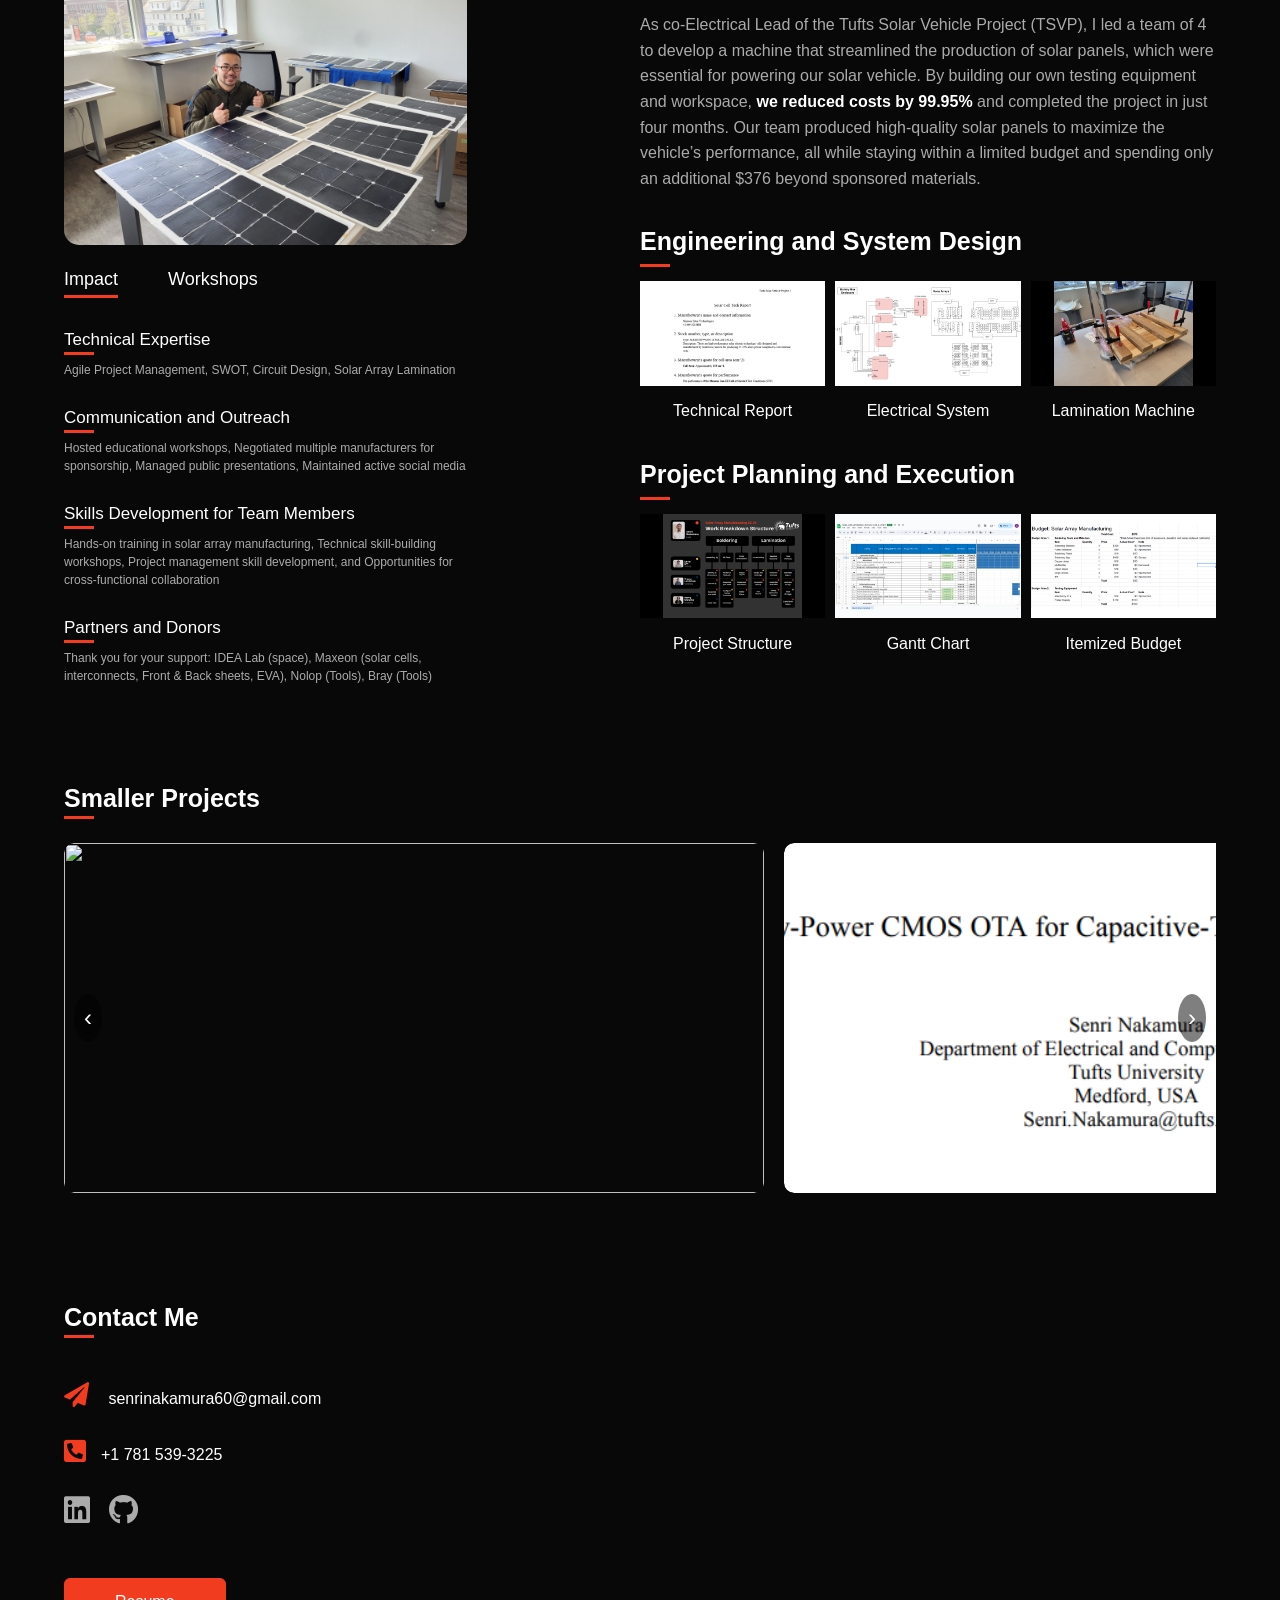
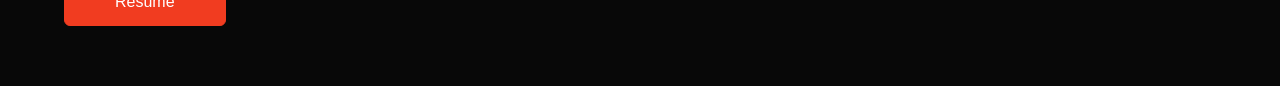
==== commit 58d953df: "added EE18 final paper" ====
--- a/index.html
+++ b/index.html
@@ -36,6 +36,7 @@
                     <a href="#Project"  onclick="toggleDropdown()"><b>Portfolio</b></a>
                     <ul class="dropdown-content">
                         <li><a href="lamination.html"><b>Solar Array</b></a></li>
+                        <li><a href="siemens_kicks_for_edge.html"><b>test</b></a></li>
                     </ul>
                 </li>
                 <li><a href="#contact" id="bottom"><b>Contact</b></a></li>
@@ -220,10 +221,30 @@
             onclick="scrollToLeft()">‹</button>
         <div class="work-list">
             <div class="work">
+                <img src="images/plasma_generator.png">
+                <div class="layer">
+                    <h3>Dual-Frequency RF Plasma System with Impedance Matching Networks</h3>
+                    <p>Designed a dual-frequency RF plasma system operating at 13.56 MHz and 2.45 GHz, capable of supporting oxygen and argon plasma loads whose impedances vary with gas type and operating power. Implemented and analyzed double-stub transmission-line matching and compact LC matching alternatives using Smith chart. Completed as a final project for Electromagnetic Fields and Waves W/lab.</p>
+                     <a href="images/EE_18_Final_Paper.pdf" target="_blank">
+                        <i class="fas fa-external-link-alt"></i>
+                    </a>
+                </div>
+            </div>
+            <div class="work">
                 <img src="images/OTA.png">
                 <div class="layer">
                     <h3>An Ultra-Low-Power CMOS OTA for Capacitive-Touch Sensing in Wearable Interfaces</h3>
                     <p>Designed an ultra-low-power CMOS operational transconductance amplifier (OTA) for capacitive-touch sensing in wearable interfaces. Implemented in XFAB 180nm CMOS, achieving 57 dB DC gain, ~20 MHz GBW, and 180 µW power. Signed an NDA with XFAB, so confidential process details cannot be disclosed. Completed as a final project for EE147 – Analog & Mixed Signal CMOS Design.</p>
+                </div>
+            </div>
+            <div class="work">
+                <img src="https://github.com/SenriNakamura/FPGA_snake_game/assets/112661390/937b6a59-5b7e-4394-9746-0bbe2dc1ff62" alt="FPGA Snake Game GIF">
+                <div class="layer">
+                    <h3>FPGA SNAKE GAME</h3>
+                    <p>FPGA SNAKE GAME implemented in VHDL. Click to see the detailed report.</p>
+                    <a href="https://github.com/SenriNakamura/FPGA_snake_game" target="_blank">
+                        <i class="fas fa-external-link-alt"></i>
+                    </a>
                 </div>
             </div>
             <div class="work">
@@ -245,37 +266,27 @@
                 </div>
             </div>
             <div class="work">
+                <img src="images/pulse_oxi.png">
+                <div class="layer">
+                    <h3>Pulse Oximeter Sensor Stabilization using Feedback Control</h3>
+                    <p>A pulse oximeter for precise blood oxygen monitoring. Click to see the detailed report.</p>
+                    <a href="images/Lab_4_EE21.pdf" target="_blank" download=""><i class="fas fa-external-link-alt"></i></a>
+                </div>
+            </div>
+            <div class="work">
+                <img src="images/EE23 Final Project.png">
+                <div class="layer">
+                    <h3>Analyzing a Spring-Damper System in Earthquake Dynamics</h3>
+                    <p>A mathematical model to analyze buildings' dynamic response during earthquakes. Click to see the detailed report.</p>
+                    <a href="images/EE23_Final_Project.pdf" target="_blank" download=""><i class="fas fa-external-link-alt"></i></a>
+                </div>
+            </div>
+            <div class="work">
                 <img src="images/auto-bites.jpg">
                 <div class="layer">
                     <h3>Automated Bites - Instagram Content Automation</h3>
                     <p>Automation bot designed to simplify cooking journaling. Automates the entire workflow from image retrieval, analysis, caption generation, and Instagram posting using several APIs.</p>
                     <a href="https://github.com/SenriNakamura/Automated-Bites" target="_blank"><i class="fas fa-external-link-alt"></i></a>
-                </div>
-            </div>
-            <div class="work">
-                <img src="images/pulse_oxi.png">
-                <div class="layer">
-                    <h3>Pulse Oximeter Sensor Stabilization using Feedback Control</h3>
-                    <p>A pulse oximeter for precise blood oxygen monitoring. Click to see the detailed report.</p>
-                    <a href="images/Lab_4_EE21.pdf" target="_blank" download=""><i class="fas fa-external-link-alt"></i></a>
-                </div>
-            </div>
-            <div class="work">
-                <img src="images/EE23 Final Project.png">
-                <div class="layer">
-                    <h3>Analyzing a Spring-Damper System in Earthquake Dynamics</h3>
-                    <p>A mathematical model to analyze buildings' dynamic response during earthquakes. Click to see the detailed report.</p>
-                    <a href="images/EE23_Final_Project.pdf" target="_blank" download=""><i class="fas fa-external-link-alt"></i></a>
-                </div>
-            </div>
-            <div class="work">
-                <img src="https://github.com/SenriNakamura/FPGA_snake_game/assets/112661390/937b6a59-5b7e-4394-9746-0bbe2dc1ff62" alt="FPGA Snake Game GIF">
-                <div class="layer">
-                    <h3>FPGA SNAKE GAME</h3>
-                    <p>FPGA SNAKE GAME implemented in VHDL. Click to see the detailed report.</p>
-                    <a href="https://github.com/SenriNakamura/FPGA_snake_game" target="_blank">
-                        <i class="fas fa-external-link-alt"></i>
-                    </a>
                 </div>
             </div>
         </div>
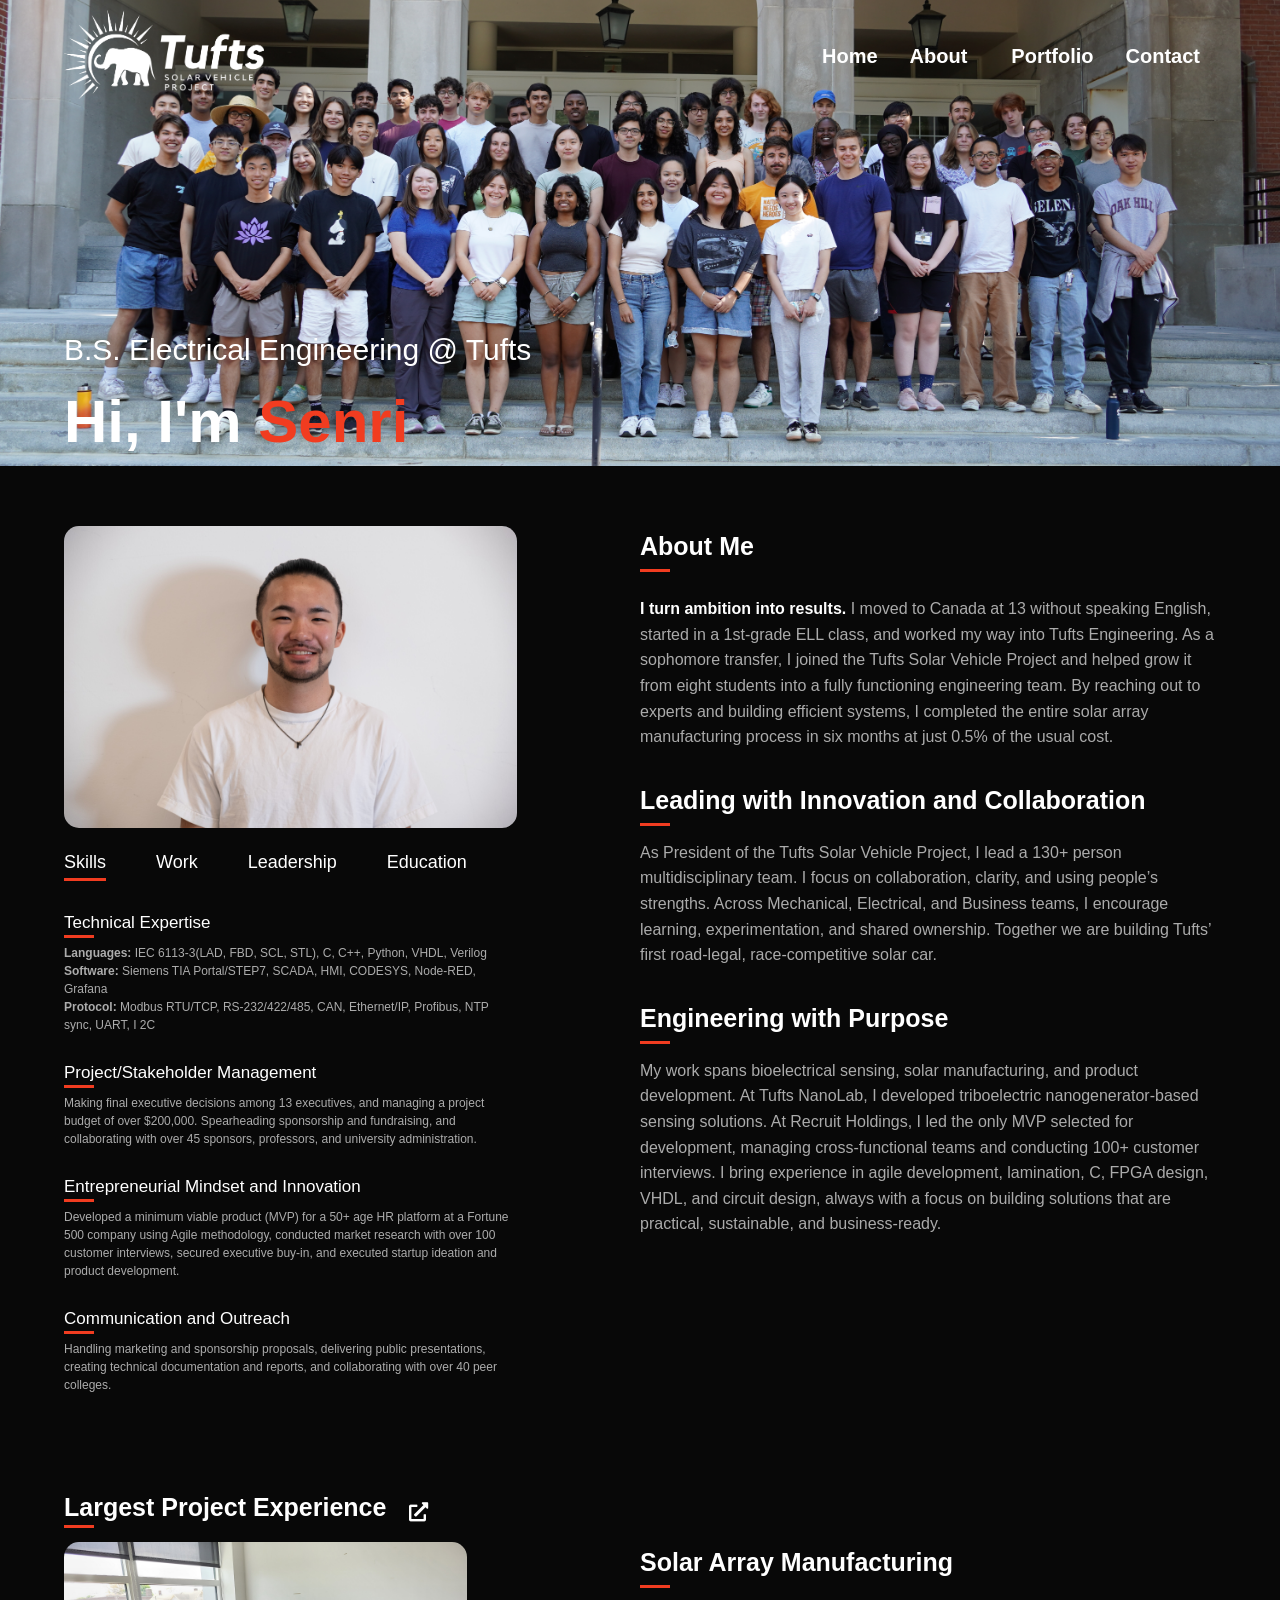
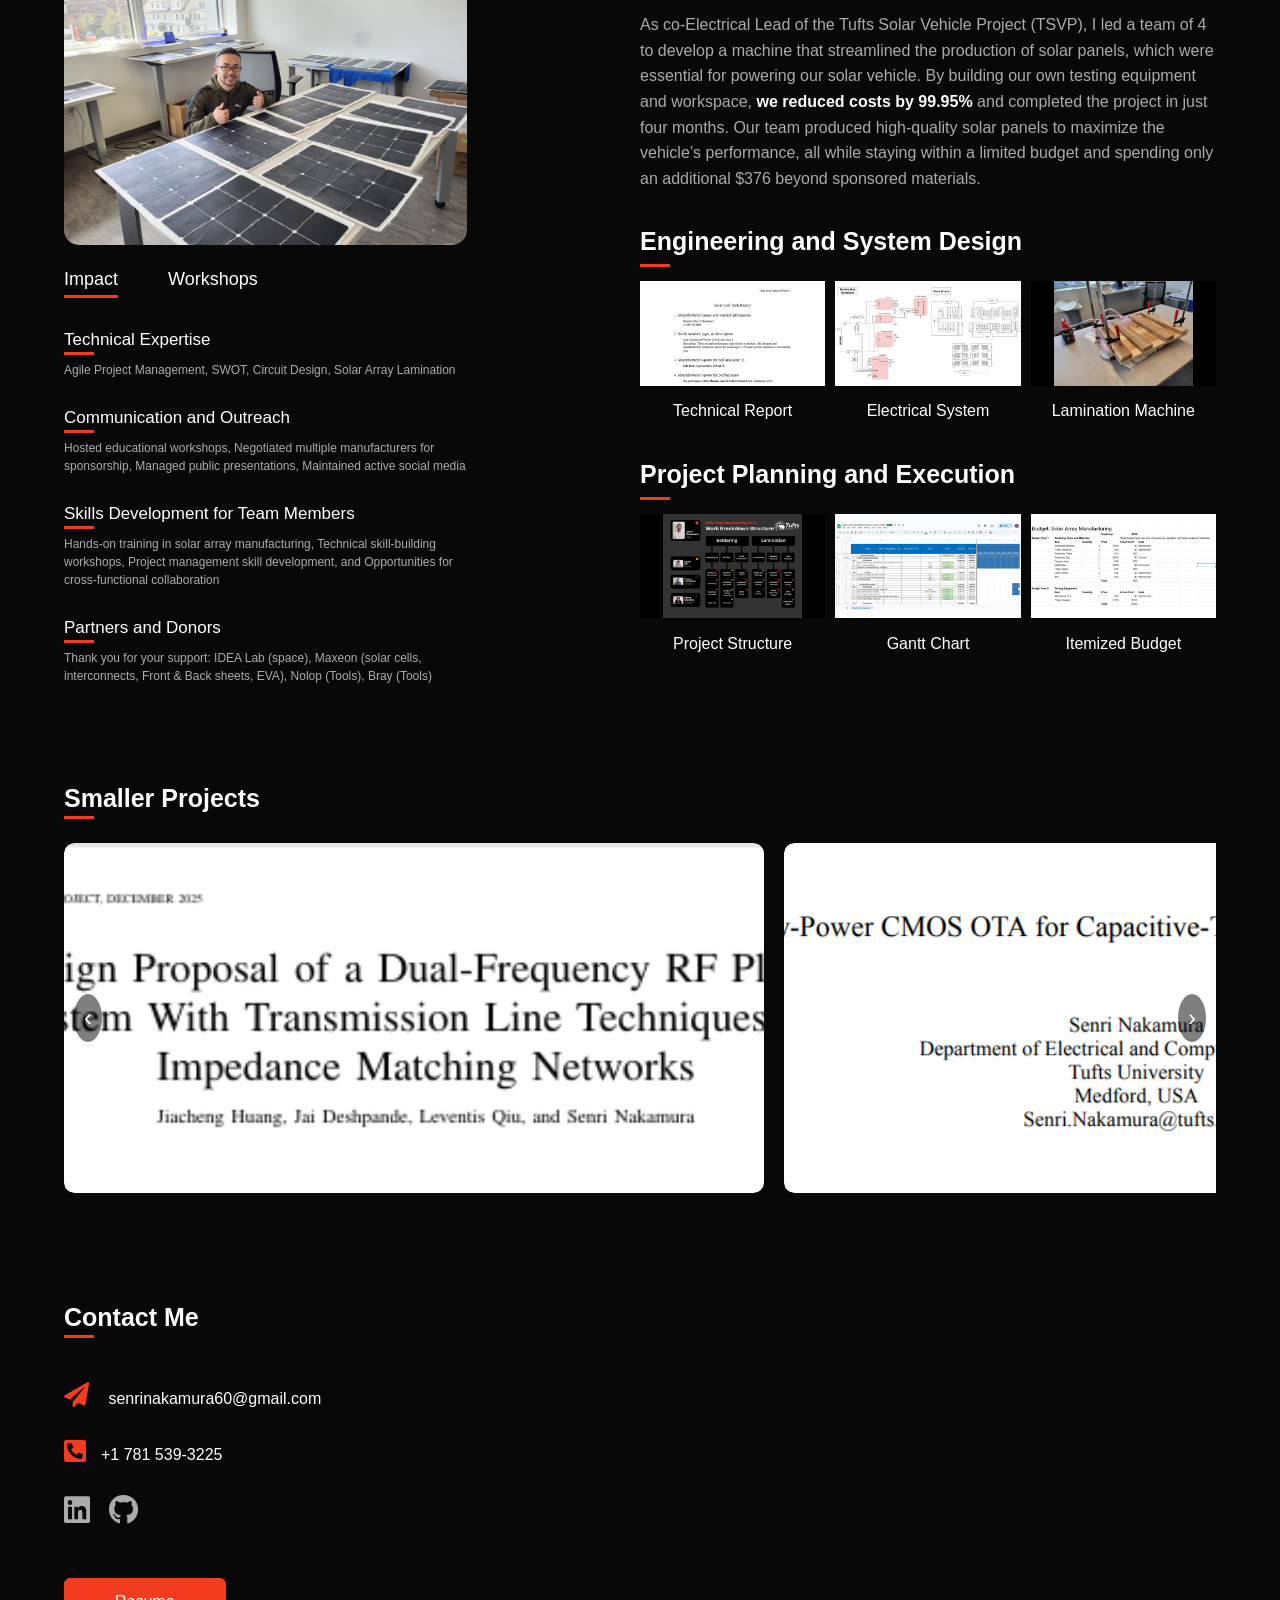
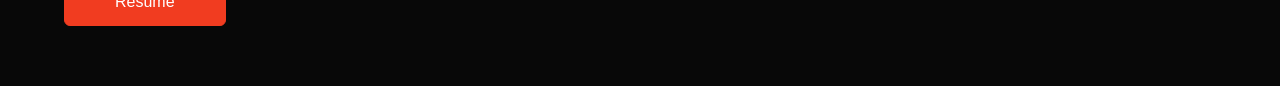
==== commit bb260f0c: "Tupac Jumping Game Added" ====
--- a/index.html
+++ b/index.html
@@ -258,6 +258,14 @@
                 </div>
             </div>
             <div class="work">
+                <img src="images/jumping_game.png">
+                <div class="layer">
+                    <h3>Still I Rise | Jumping Game</h3>
+                    <p>Built an interactive web-based game as a final project for *Revolutionary Rhymes: Tupac Shakur and the Study of Society* (Ex-College, Prof. Deion M. Owens, AM). The game explores structural inequality, carceral systems, and pathways for transformation through course theory, ethnographic interviews with TUPIT educators, and messages drawn from Tupac Shakur’s music. Developed in React, TypeScript, and Vite with custom SVG assets, dynamic platform generation, and responsive game physics.</p>
+                    <a href="https://github.com/SenriNakamura/Tupac_Jumping_Game" target="_blank"><i class="fas fa-external-link-alt"></i></a>
+                </div>
+            </div>
+            <div class="work">
                 <img src="images/EE14_Final_Project.png">
                 <div class="layer">
                     <h3>Soil Moisture Sensor with auditory feedback</h3>
